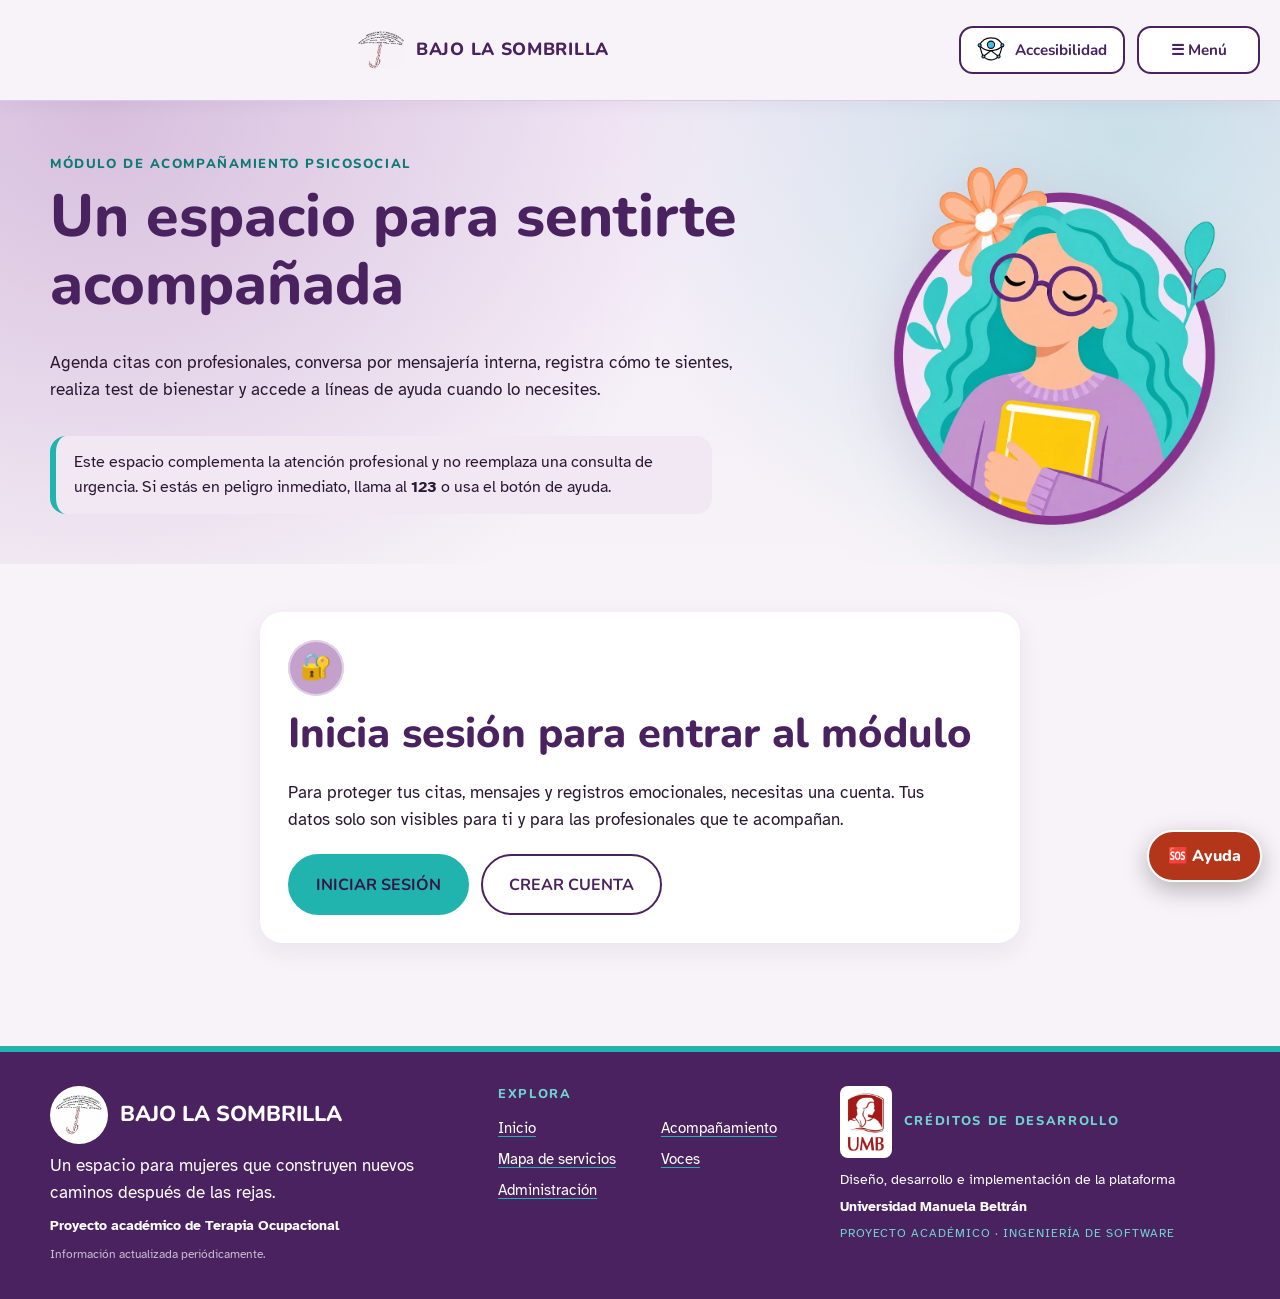
==== acompanamiento.html @ 23e36e32 "Agrega enlace a Selia en la seccion de atencion psicologica" ====
<!doctype html>
<html lang="es">
  <head>
    <meta charset="utf-8" />
    <meta
      name="viewport"
      content="width=device-width, initial-scale=1, viewport-fit=cover"
    />
    <meta name="theme-color" content="#C4A1CC" />

    <title>Acompañamiento psicosocial · Bajo la sombrilla</title>

    <link
      rel="stylesheet"
      href="https://fonts.googleapis.com/css2?family=Atkinson+Hyperlegible:wght@400;700&family=Nunito:wght@700;800&display=swap"
    />
    <link rel="stylesheet" href="style.css" />
  </head>

  <body class="page-module">
    <span id="logo-desc" hidden>Logotipo de una sombrilla que representa la articulación entre el enfoque de Terapias Ocupacionales desde el Sur y el Modelo de Desempeño Ocupacional Realizante. En la cubierta de la sombrilla, dispuestos en forma de arco, se encuentran los principios del enfoque: centrado en la voz de sujetos históricamente marginados, reconocimiento de desigualdades estructurales, compromiso contextual, pensamiento crítico y situado, perspectiva decolonial, justicia, derechos humanos y saberes locales. En el mango o estructura central se representa el Modelo de Desempeño Ocupacional Realizante, con elementos relacionados con el contexto como determinante del desempeño, las experiencias significativas y los procesos ocupacionales. En la parte inferior, el diseño incorpora los propósitos de organización, integración, productividad y realización. La sombrilla simboliza la integración de estas perspectivas como fundamento para comprender el desempeño ocupacional desde una mirada crítica, contextual y centrada en las personas.</span>
    <a class="skip" href="#main">Saltar al contenido</a>

    <!-- ==================== ENCABEZADO ==================== -->
    <header>
      <div class="wrap nav">
        <a
          class="logo"
          href="index.html"
          aria-label="Bajo la sombrilla, inicio" aria-describedby="logo-desc"
        >
          <img
            class="logo-img"
            src="logo_3_transparente.png"
            alt="Logotipo de una sombrilla que representa la articulación entre el enfoque de Terapias Ocupacionales desde el Sur y el Modelo de Desempeño Ocupacional Realizante. En la cubierta de la sombrilla, dispuestos en forma de arco, se encuentran los principios del enfoque: centrado en la voz de sujetos históricamente marginados, reconocimiento de desigualdades estructurales, compromiso contextual, pensamiento crítico y situado, perspectiva decolonial, justicia, derechos humanos y saberes locales. En el mango o estructura central se representa el Modelo de Desempeño Ocupacional Realizante, con elementos relacionados con el contexto como determinante del desempeño, las experiencias significativas y los procesos ocupacionales. En la parte inferior, el diseño incorpora los propósitos de organización, integración, productividad y realización. La sombrilla simboliza la integración de estas perspectivas como fundamento para comprender el desempeño ocupacional desde una mirada crítica, contextual y centrada en las personas."
            title="Logotipo de una sombrilla que representa la articulación entre el enfoque de Terapias Ocupacionales desde el Sur y el Modelo de Desempeño Ocupacional Realizante. En la cubierta de la sombrilla, dispuestos en forma de arco, se encuentran los principios del enfoque: centrado en la voz de sujetos históricamente marginados, reconocimiento de desigualdades estructurales, compromiso contextual, pensamiento crítico y situado, perspectiva decolonial, justicia, derechos humanos y saberes locales. En el mango o estructura central se representa el Modelo de Desempeño Ocupacional Realizante, con elementos relacionados con el contexto como determinante del desempeño, las experiencias significativas y los procesos ocupacionales. En la parte inferior, el diseño incorpora los propósitos de organización, integración, productividad y realización. La sombrilla simboliza la integración de estas perspectivas como fundamento para comprender el desempeño ocupacional desde una mirada crítica, contextual y centrada en las personas."
            width="46"
            height="39"
          />
          BAJO LA SOMBRILLA
        </a>

        <nav class="menu" aria-label="Principal">
          <a href="index.html">Inicio</a>
          <a href="acompanamiento.html" aria_current="page">Acompañamiento</a>
          <a href="mapa.html">Mapa de servicios</a>
          <a href="index.html#voces">Voces</a>
        </nav>

        <span class="session-name" id="nombreSesion" hidden></span>

        <button class="btn sm alt" id="salir" type="button" hidden>
          CERRAR SESIÓN
        </button>

        <button
          class="icon-btn burger"
          id="burger"
          aria-expanded="false"
          aria-controls="mm"
          aria-label="Abrir menú"
        >
          ☰ Menú
        </button>
      </div>

      <nav id="mm" aria-label="Menú móvil">
        <a href="/">Inicio</a>
        <a href="acompanamiento.html">Acompañamiento</a>
        <a href="mapa.html">Mapa de servicios</a>
        <a href="index.html#voces">Voces</a>
      </nav>
    </header>

    <main id="main">
      <!-- ==================== PRESENTACIÓN ==================== -->
      <section class="module-hero">
        <div class="wrap module-hero-grid">
          <p class="eyebrow">MÓDULO DE ACOMPAÑAMIENTO PSICOSOCIAL</p>
          <h1>Un espacio para sentirte acompañada</h1>
          <img
            class="module-hero-art"
            src="acompanamiento-sentirte.webp"
            alt="Ilustración de una mujer con cabello turquesa, gafas moradas y un libro amarillo, rodeada de hojas y una flor"
            width="835"
            height="900"
          />
          <p class="intro">
            Agenda citas con profesionales, conversa por mensajería interna,
            registra cómo te sientes, realiza test de bienestar y accede a
            líneas de ayuda cuando lo necesites.
          </p>
          <p class="notice">
            Este espacio complementa la atención profesional y no reemplaza una
            consulta de urgencia. Si estás en peligro inmediato, llama al
            <strong>123</strong> o usa el botón de ayuda.
          </p>
        </div>
      </section>

      <!-- ==================== SIN SESIÓN ==================== -->
      <section id="sinSesion" class="wrap module-narrow" hidden>
        <div class="card">
          <div class="ico" aria-hidden="true">🔐</div>
          <h2>Inicia sesión para entrar al módulo</h2>
          <p>
            Para proteger tus citas, mensajes y registros emocionales, necesitas
            una cuenta. Tus datos solo son visibles para ti y para las
            profesionales que te acompañan.
          </p>
          <div class="row">
            <a class="btn" href="login.html?next=acompanamiento.html"
              >INICIAR SESIÓN</a
            >
            <a class="btn alt" href="registro.html?next=acompanamiento.html"
              >CREAR CUENTA</a
            >
          </div>
        </div>
      </section>

      <!-- ==================== MÓDULO ==================== -->
      <section id="modulo" class="wrap" hidden>
        <div
          class="tabs module-tabs"
          role="group"
          aria-label="Secciones del módulo"
        >
          <button
            class="btn"
            type="button"
            data-tab="citas"
            aria-pressed="true"
          >
            📅 CITAS
          </button>
          <button
            class="btn alt"
            type="button"
            data-tab="chat"
            aria-pressed="false"
          >
            💬 MENSAJES
          </button>
          <button
            class="btn alt"
            type="button"
            data-tab="diario"
            aria-pressed="false"
          >
            🌤️ DIARIO EMOCIONAL
          </button>
          <button
            class="btn alt"
            type="button"
            data-tab="tests"
            aria-pressed="false"
          >
            📋 TEST DE BIENESTAR
          </button>
          <button
            class="btn alt"
            type="button"
            data-tab="ayuda"
            aria-pressed="false"
          >
            🆘 AYUDA
          </button>
        </div>

        <p class="ok-msg" id="avisoModulo" role="status" aria-live="polite"></p>

        <!-- ==================== CITAS ==================== -->
        <div id="tab-citas" class="tab-panel">
          <div class="section-head">
            <div>
              <h2>Agenda una cita</h2>
              <p class="intro">
                Elige una profesional, revisa su disponibilidad y reserva el
                horario que mejor te sirva. La cita queda pendiente hasta que la
                profesional la confirme.
              </p>
            </div>
          </div>

          <div class="selia-card">
            <div>
              <p class="eyebrow">ATENCIÓN PSICOLÓGICA EN LÍNEA</p>
              <h3>También puedes consultar por medio de Selia</h3>
              <p>
                Si prefieres una consulta psicológica en línea, Selia te conecta
                con profesionales verificados.
              </p>
            </div>
            <a
              class="btn selia-link"
              href="https://www.selia.co/"
              target="_blank"
              rel="noopener noreferrer"
            >
              Visitar selia.co
              <span aria-hidden="true">↗</span>
            </a>
          </div>

          <div class="grid" id="profesionales" aria-live="polite"></div>

          <!-- Formulario de agendamiento -->
          <div class="card agenda-card" id="agenda" hidden>
            <div class="cab">
              <div>
                <p class="eyebrow">AGENDAR CON</p>
                <h3 id="agendaProfesional">Profesional</h3>
              </div>
              <button class="btn sm alt" type="button" id="cerrarAgenda">
                CAMBIAR DE PROFESIONAL
              </button>
            </div>

            <p class="hint" id="agendaEspecialidad"></p>

            <div class="calendar-block">
              <h4>1. Elige el día</h4>
              <div
                class="date-grid"
                id="fechas"
                role="group"
                aria-label="Días disponibles"
              ></div>
              <p class="hint" id="sinFechas" hidden>
                Esta profesional no tiene cupos disponibles en los próximos
                días.
              </p>
            </div>

            <div class="calendar-block">
              <h4>2. Elige la hora</h4>
              <div
                class="time-grid"
                id="horas"
                role="group"
                aria-label="Horas disponibles"
              ></div>
              <p class="hint" id="sinHoras">Primero elige un día.</p>
            </div>

            <form id="formCita" novalidate>
              <div class="two-cols">
                <div>
                  <label for="modalidad">Modalidad</label>
                  <select id="modalidad">
                    <option value="virtual">Virtual</option>
                    <option value="presencial">Presencial</option>
                  </select>
                </div>
                <div>
                  <label for="motivo">
                    Motivo
                    <span class="hint">(opcional)</span>
                  </label>
                  <input
                    type="text"
                    id="motivo"
                    maxlength="500"
                    autocomplete="off"
                  />
                </div>
              </div>
              <div class="err" id="errCita" role="alert"></div>
              <div class="row">
                <button class="btn" type="submit" id="btnAgendar" disabled>
                  SOLICITAR CITA
                </button>
              </div>
            </form>
          </div>

          <div class="section-head spaced">
            <h2>Mis citas</h2>
          </div>
          <div class="lista" id="misCitas" aria-live="polite"></div>
        </div>

        <!-- ==================== CHAT ==================== -->
        <div id="tab-chat" class="tab-panel" hidden>
          <div class="section-head">
            <div>
              <h2>Mensajes con profesionales</h2>
              <p class="intro">
                Escribe tus dudas o cuéntale a la profesional cómo vas. También
                tienes un chat de prueba con respuestas automáticas para
                practicar.
              </p>
            </div>
          </div>

          <div class="chat-layout">
            <div class="chat-list">
              <h3>Conversaciones</h3>
              <div id="conversaciones" aria-live="polite"></div>
            </div>

            <div class="chat-window" id="chatVentana">
              <div class="chat-head" id="chatHead">
                <div>
                  <h3 id="chatNombre">Elige una conversación</h3>
                  <p class="hint" id="chatEspecialidad"></p>
                </div>
                <button
                  class="btn sm alt"
                  type="button"
                  id="reiniciarChatPrueba"
                  hidden
                >
                  REINICIAR CHAT DE PRUEBA
                </button>
              </div>

              <div class="chat-messages" id="mensajes" aria-live="polite">
                <p class="vacio">Selecciona una profesional para comenzar.</p>
              </div>

              <form class="chat-form" id="formMensaje" novalidate>
                <label class="sr" for="textoMensaje">Escribe un mensaje</label>
                <textarea
                  id="textoMensaje"
                  maxlength="2000"
                  placeholder="Escribe tu mensaje..."
                  disabled
                ></textarea>
                <button
                  class="btn"
                  type="submit"
                  id="btnEnviarMensaje"
                  disabled
                >
                  ENVIAR
                </button>
              </form>
              <div class="err" id="errMensaje" role="alert"></div>
            </div>
          </div>
        </div>

        <!-- ==================== DIARIO ==================== -->
        <div id="tab-diario" class="tab-panel" hidden>
          <div class="section-head">
            <div>
              <h2>Diario emocional</h2>
              <p class="intro">
                Registra cómo te sientes hoy. Puedes volver a guardar el mismo
                día para actualizar tu registro. La gráfica muestra tu evolución
                de los últimos 30 días.
              </p>
            </div>
          </div>

          <div class="diario-layout">
            <form class="card" id="formDiario" novalidate>
              <h3>¿Cómo te sientes hoy?</h3>

              <div
                class="mood-picker"
                id="moodPicker"
                role="group"
                aria-label="Estado de ánimo del 1 al 10"
              >
                <!-- Se genera con JavaScript -->
              </div>

              <p class="mood-output" id="moodOutput" aria-live="polite">
                Elige un número del 1 al 10.
              </p>

              <fieldset>
                <legend>
                  ¿Qué emociones aparecen? <span class="hint">(opcional)</span>
                </legend>
                <div class="opts" id="emociones"></div>
              </fieldset>

              <div>
                <label for="notaDiario">
                  Nota del día <span class="hint">(opcional)</span>
                </label>
                <textarea
                  id="notaDiario"
                  maxlength="1000"
                  placeholder="¿Qué pasó hoy? ¿Qué necesitas?"
                ></textarea>
              </div>

              <div class="err" id="errDiario" role="alert"></div>

              <div>
                <button class="btn" type="submit">
                  GUARDAR REGISTRO DE HOY
                </button>
              </div>
            </form>

            <div class="card chart-card">
              <div class="cab">
                <h3>Evolución del ánimo</h3>
                <span class="etq" id="promedioAnimo">Sin datos</span>
              </div>
              <div class="chart-wrap">
                <canvas
                  id="graficoAnimo"
                  width="640"
                  height="300"
                  role="img"
                  aria-label="Gráfica de evolución del estado de ánimo de los últimos 30 días"
                ></canvas>
              </div>
              <p class="hint">
                El eje vertical va de 1 (muy bajo) a 10 (muy bien).
              </p>
            </div>
          </div>

          <div class="section-head spaced">
            <h2>Registros recientes</h2>
          </div>
          <div class="lista" id="entradasDiario" aria-live="polite"></div>
        </div>

        <!-- ==================== TESTS ==================== -->
        <div id="tab-tests" class="tab-panel" hidden>
          <div class="section-head">
            <div>
              <h2>Test de bienestar</h2>
              <p class="intro">
                Estos cuestionarios son breves y te ayudan a reconocer cómo
                estás. Si tus respuestas indican riesgo, se genera una alerta
                para el equipo profesional.
              </p>
            </div>
          </div>

          <div class="grid" id="testsDisponibles" aria-live="polite"></div>

          <div class="card questionnaire" id="cuestionario" hidden>
            <div class="cab">
              <div>
                <p class="eyebrow">CUESTIONARIO</p>
                <h3 id="testTitulo"></h3>
              </div>
              <button class="btn sm alt" type="button" id="cerrarTest">
                CANCELAR
              </button>
            </div>
            <p id="testInstruccion"></p>
            <form id="formTest" novalidate>
              <div id="preguntasTest"></div>
              <div class="err" id="errTest" role="alert"></div>
              <div class="row">
                <button class="btn" type="submit">VER MI RESULTADO</button>
              </div>
            </form>
          </div>

          <div
            class="card result-card"
            id="resultadoTest"
            hidden
            role="status"
            tabindex="-1"
          >
            <h3 id="resultadoTitulo"></h3>
            <p class="result-score" id="resultadoPuntaje"></p>
            <p id="resultadoNivel"></p>
            <p id="resultadoRecomendacion"></p>
            <div class="row">
              <button class="btn" type="button" id="resultadoAyuda">
                NECESITO AYUDA AHORA
              </button>
              <button class="btn alt" type="button" id="resultadoCerrar">
                ENTENDIDO
              </button>
            </div>
          </div>

          <div class="section-head spaced">
            <h2>Mis resultados anteriores</h2>
          </div>
          <div class="lista" id="historialTests" aria-live="polite"></div>
        </div>

        <!-- ==================== AYUDA ==================== -->
        <div id="tab-ayuda" class="tab-panel" hidden>
          <div class="emergency-card">
            <div>
              <p class="eyebrow">AYUDA INMEDIATA</p>
              <h2>Si estás en peligro o necesitas apoyo urgente</h2>
              <p>
                Llama a una de las líneas de atención. Son gratuitas y puedes
                comunicarte las 24 horas.
              </p>
            </div>
            <button class="btn emergency-btn" type="button" id="abrirAyuda">
              🆘 VER LÍNEAS DE ATENCIÓN
            </button>
          </div>

          <div class="section-head spaced">
            <h2>Líneas de atención</h2>
          </div>
          <div class="grid" id="lineasAyuda" aria-live="polite"></div>
        </div>
      </section>
    </main>

    <!-- ==================== PIE DE PÁGINA ==================== -->
        <footer>
      <div class="wrap footer-grid">
        <div class="footer-brand">
          <div class="footer-brand-head">
            <img
              class="footer-logo"
              src="logo_3_transparente.png"
              alt="Logotipo de una sombrilla que representa la articulación entre el enfoque de Terapias Ocupacionales desde el Sur y el Modelo de Desempeño Ocupacional Realizante. En la cubierta de la sombrilla, dispuestos en forma de arco, se encuentran los principios del enfoque: centrado en la voz de sujetos históricamente marginados, reconocimiento de desigualdades estructurales, compromiso contextual, pensamiento crítico y situado, perspectiva decolonial, justicia, derechos humanos y saberes locales. En el mango o estructura central se representa el Modelo de Desempeño Ocupacional Realizante, con elementos relacionados con el contexto como determinante del desempeño, las experiencias significativas y los procesos ocupacionales. En la parte inferior, el diseño incorpora los propósitos de organización, integración, productividad y realización. La sombrilla simboliza la integración de estas perspectivas como fundamento para comprender el desempeño ocupacional desde una mirada crítica, contextual y centrada en las personas."
              title="Logotipo de una sombrilla que representa la articulación entre el enfoque de Terapias Ocupacionales desde el Sur y el Modelo de Desempeño Ocupacional Realizante. En la cubierta de la sombrilla, dispuestos en forma de arco, se encuentran los principios del enfoque: centrado en la voz de sujetos históricamente marginados, reconocimiento de desigualdades estructurales, compromiso contextual, pensamiento crítico y situado, perspectiva decolonial, justicia, derechos humanos y saberes locales. En el mango o estructura central se representa el Modelo de Desempeño Ocupacional Realizante, con elementos relacionados con el contexto como determinante del desempeño, las experiencias significativas y los procesos ocupacionales. En la parte inferior, el diseño incorpora los propósitos de organización, integración, productividad y realización. La sombrilla simboliza la integración de estas perspectivas como fundamento para comprender el desempeño ocupacional desde una mirada crítica, contextual y centrada en las personas."
              width="46"
              height="39"
            />
            <h2>BAJO LA SOMBRILLA</h2>
          </div>
          <p class="footer-tagline">
            Un espacio para mujeres que construyen nuevos caminos después de las
            rejas.
          </p>
          <p class="footer-project">
            Proyecto académico de Terapia Ocupacional
          </p>
          <p class="footer-note">Información actualizada periódicamente.</p>
        </div>

        <nav class="footer-nav" aria-label="Pie de página">
          <h3>EXPLORA</h3>
          <ul>
            <li><a href="index.html">Inicio</a></li>
            <li><a href="acompanamiento.html">Acompañamiento</a></li>
            <li><a href="mapa.html">Mapa de servicios</a></li>
            <li><a href="index.html#voces">Voces</a></li>
            <li><a href="admin.html">Administración</a></li>
          </ul>
        </nav>

        <div class="footer-credits">
          <div class="credits-head">
            <img
              class="umb-logo"
              src="logo_umb.png"
              alt="Universidad Manuela Beltrán"
              width="44"
              height="64"
            />
            <h3>CRÉDITOS DE DESARROLLO</h3>
          </div>
          <p>Diseño, desarrollo e implementación de la plataforma</p>
          <p class="credito-uni">Universidad Manuela Beltrán</p>
          <p class="credito-proyecto">
            PROYECTO ACADÉMICO · INGENIERÍA DE SOFTWARE
          </p>
        </div>
      </div>
    </footer>

    <!-- Botón flotante de emergencia -->
    <button
      class="emergency-fab"
      id="btnEmergencia"
      type="button"
      aria-haspopup="dialog"
    >
      🆘 Ayuda
    </button>

    <!-- Modal de líneas de ayuda -->
    <div
      class="modal"
      id="modalAyuda"
      role="dialog"
      aria-modal="true"
      aria-labelledby="modalAyudaTitulo"
      hidden
    >
      <div class="modal-box">
        <button
          class="modal-close"
          id="cerrarAyuda"
          type="button"
          aria-label="Cerrar"
        >
          ✕
        </button>
        <h2 id="modalAyudaTitulo">Líneas de atención</h2>
        <p>Si estás en peligro inmediato llama al <strong>123</strong>.</p>
        <div id="lineasModal" class="emergency-lines"></div>
        <p class="hint">
          También puedes llamar a la Línea 155 (mujeres) o a la Línea 106 (salud
          mental). La llamada es gratuita.
        </p>
      </div>
    </div>

    <script src="auth.js"></script>
    <script src="acompanamiento.js"></script>
    <script src="accesibilidad.js"></script>
  </body>
</html>
---- style.css ----
/* ==========================================================================
   1. VARIABLES Y CONFIGURACIÓN GLOBAL
   ========================================================================== */

:root {
  /* Paleta morada · color principal */
  --morado-50: #f7f3f8;
  --morado-100: #f1e8f4;
  --morado-200: #e6d6ec;
  --morado-300: #c4a1cc;
  --morado-400: #b087be;
  --morado-500: #9a6dac;
  --morado-600: #7d4f90;
  --morado-700: #643a75;
  --morado-800: #4a2260;
  --morado-900: #341645;

  /* Paleta turquesa · botones, acentos y animaciones */
  --turquesa-50: #e6f7f6;
  --turquesa-100: #ccf0ee;
  --turquesa-300: #6fd3cf;
  --turquesa-500: #21b4af;
  --turquesa-600: #1a9691;
  --turquesa-700: #0e7a76;
  --turquesa-800: #0a5e5b;

  /* Alias de la interfaz */
  --bg: var(--morado-50);
  --card: #ffffff;
  --sand: var(--morado-100);
  --sage: var(--morado-300);
  --saged: var(--morado-700);
  --terra: var(--turquesa-500);
  --petrol: var(--morado-800);
  --sun: var(--turquesa-500);
  --ink: #2b1833;
  --line: #dcc9e3;
  --focus: var(--turquesa-700);
  --soft: var(--morado-100);
  --field: var(--morado-500);
  --chip-pendiente: var(--morado-300);
  --chip-pendiente-ink: var(--morado-900);
  --r: 22px;

  box-sizing: border-box;
  padding-top: env(safe-area-inset-top, 0px);
  padding-bottom: env(safe-area-inset-bottom, 0px);
}
:root:not([data-theme="light"]) {
  /* Modificadores de tema (reservado para modo personalizado) */
}

/* Modo de Alto Contraste */
html[data-contrast="1"] {
  --bg: #000;
  --card: #000;
  --sand: #111;
  --sage: #111;
  --saged: #ffe45c;
  --terra: #5ff5f0;
  --petrol: #8fe3ff;
  --ink: #fff;
  --line: #fff;
  --focus: #ffe45c;
  --soft: #111;
  --field: #fff;
  --chip-pendiente: #ffe45c;
  --chip-pendiente-ink: #000;
}

html {
  font-size: 100%;
  scroll-behavior: smooth;
  scroll-padding-top: calc(90px + env(safe-area-inset-top, 0px));
  height: auto;
}

body {
  margin: 0;
  background: var(--bg);
  color: var(--ink);
  font-family: "Atkinson Hyperlegible", Verdana, sans-serif;
  line-height: 1.6;
  font-size: 1.06rem;
}

/* ==========================================================================
   2. TIPOGRAFÍA Y ACCESIBILIDAD
   ========================================================================== */

h1,
h2,
h3 {
  font-family: Nunito, "Trebuchet MS", sans-serif;
  font-weight: 800;
  line-height: 1.15;
  margin: 0 0 0.5em;
  color: var(--petrol);
}

h2 {
  font-size: clamp(1.8rem, 4vw, 2.6rem);
}

h3 {
  font-size: 1.25rem;
}

p {
  margin: 0 0 1em;
  max-width: 62ch;
}

a {
  color: var(--petrol);
  text-underline-offset: 3px;
  text-decoration-color: var(--turquesa-500);
}

html[data-contrast="1"] a {
  text-decoration-color: currentColor;
}

::selection {
  background: var(--morado-300);
  color: var(--morado-900);
}

:focus-visible {
  outline: 4px solid var(--focus);
  outline-offset: 3px;
  box-shadow: 0 0 0 7px var(--ink);
}

.skip {
  position: absolute;
  left: -999px;
  top: 8px;
  background: var(--sun);
  color: #000;
  padding: 10px 16px;
  z-index: 100;
  border-radius: 10px;
}

.skip:focus {
  left: 8px;
}

/* Reducción de movimiento */
html[data-motion="0"] *,
html[data-motion="0"] *::before,
html[data-motion="0"] *::after {
  animation: none !important;
  transition: none !important;
}

@media (prefers-reduced-motion: reduce) {
  *,
  *::before,
  *::after {
    animation: none !important;
    transition: none !important;
    scroll-behavior: auto !important;
  }
}

/* Panel de Accesibilidad (#a11y) */
#a11y {
  position: static;
  right: 20px;
  top: calc(76px + env(safe-area-inset-top, 0px));
  background: var(--card);
  border: 2px solid var(--petrol);
  border-radius: var(--r);
  padding: 18px;
  width: min(320px, calc(100% - 40px));
  display: none;
  box-shadow: 0 12px 30px #0003;
}

@media (min-width: 900px) {
  #a11y {
    position: absolute;
  }
}

#a11y.open {
  display: block;
  margin: 0 auto;
}

#a11y .btn {
  width: 100%;
  margin-top: 8px;
  background: var(--card);
  color: var(--petrol);
  border-color: var(--petrol);
}

/* ==========================================================================
   3. MAQUETACIÓN Y COMPONENTES REUTILIZABLES
   ========================================================================== */

.wrap {
  max-width: 1180px;
  margin: 0 auto;
  padding: 0 20px;
}

section {
  padding: 72px 0;
}

.row {
  display: flex;
  gap: 12px;
  flex-wrap: wrap;
  margin-top: 8px;
}

.alt-bg {
  background: var(--sand);
}

.intro {
  max-width: 64ch;
  margin-bottom: 32px;
}

/* Botones */
.btn {
  display: inline-flex;
  align-items: center;
  justify-content: center;
  gap: 12px;
  min-height: 33px;
  padding: 12px 26px;
  border-radius: 999px;
  border: 2px solid var(--turquesa-500);
  background: var(--turquesa-500);
  color: var(--morado-900);
  font:
    700 1rem Nunito,
    sans-serif;
  text-decoration: none;
  cursor: pointer;
  transition:
    transform 0.15s,
    background 0.2s,
    box-shadow 0.2s,
    color 0.2s;
}

html[data-contrast="1"] .btn {
  color: #000;
  background: var(--terra);
}

.btn:hover {
  transform: translateY(-2px);
  box-shadow: 0 10px 24px #21b4af4d;
}

.btn:active {
  transform: scale(0.97);
}

.btn.alt {
  background: transparent;
  color: var(--petrol);
  border-color: var(--petrol);
}

.btn.alt:hover {
  background: var(--soft);
  box-shadow: 0 8px 20px #4a22601f;
}

.btn.sm {
  min-height: 23px;
  padding: 16px 18px;
}

.icon-btn {
  display: inline-flex;
  align-items: center;
  justify-content: center;
  gap: 10px;
  min-height: 48px;
  min-width: 123px;
  border-radius: 14px;
  border: 2px solid var(--petrol);
  background: var(--card);
  color: var(--petrol);
  font:
    700 0.95rem Nunito,
    sans-serif;
  cursor: pointer;
  padding: 0 16px;
  transition:
    background 0.2s,
    border-color 0.2s,
    transform 0.15s;
}

.a11y-icon {
  display: block;
  flex: 0 0 auto;
  width: 28px;
  height: 28px;
  color: #0b0b0b;
}

html[data-contrast="1"] .a11y-icon {
  color: #fff;
}

.icon-btn:hover {
  background: var(--soft);
  border-color: var(--turquesa-600);
  transform: translateY(-1px);
}

/* Tarjetas (Cards) y Contenedores */
.grid {
  display: grid;
  gap: 20px;
  grid-template-columns: repeat(auto-fit, minmax(270px, 1fr));
}

.card {
  background: var(--card);
  border: 2px solid var(--line);
  border-radius: var(--r);
  padding: 26px;
  transition:
    transform 0.2s,
    border-color 0.2s,
    box-shadow 0.2s;
  display: flex;
  flex-direction: column;
}

.card:hover {
  transform: translateY(-4px);
  border-color: var(--turquesa-500);
  box-shadow: 0 14px 30px #4a22601f;
}

.card p {
  margin-bottom: 0.8em;
}

.card .push {
  margin-top: auto;
}

.card-photo {
  display: block;
  width: 100%;
  height: auto;
  aspect-ratio: 4 / 3;
  object-fit: cover;
  margin-top: 10px;
  border-radius: 18px;
  background: var(--soft);
  box-shadow: 0 10px 24px #4a226017;
}

.big {
  border-radius: 36px 14px 36px 14px;
}

/* Elementos Visuales Auxiliares */
.ico {
  width: 56px;
  height: 56px;
  border-radius: 50%;
  background: var(--sage);
  box-shadow: inset 0 0 0 2px #ffffff80;
  display: grid;
  place-items: center;
  margin-bottom: 14px;
  font-size: 1.6rem;
}

.line-logo {
  display: block;
  width: 150px;
  height: 150px;
  margin: 0 auto 14px;
}

.note-card {
  background: var(--soft);
}

.note-art {
  display: block;
  width: min(100%, 200px);
  height: auto;
  margin: 0 auto 14px;
}

.note-copy {
  min-width: 0;
}

@media (min-width: 600px) {
  .note-card {
    display: grid;
    grid-template-columns: 180px minmax(0, 1fr);
    gap: 20px;
    align-items: center;
  }

  .note-card .note-art {
    width: 100%;
    max-width: 180px;
    margin: 0;
  }

  .note-card h3 {
    margin-top: 0;
  }

  .note-card p {
    margin-bottom: 0;
    max-width: 62ch;
  }
}

@media (min-width: 600px) and (max-width: 889px) {
  .note-card {
    grid-column: span 2;
  }
}

@media (min-width: 890px) and (max-width: 1179px) {
  .note-card {
    grid-column: span 3;
  }
}

@media (min-width: 1180px) {
  .note-card {
    grid-column: span 2;
  }
}

.tel.whatsapp {
  color: var(--turquesa-700);
}

.mono {
  width: 56px;
  height: 56px;
  border-radius: 16px;
  background: var(--petrol);
  color: #fff;
  display: grid;
  place-items: center;
  font:
    800 1.2rem Nunito,
    sans-serif;
  margin-bottom: 12px;
}

html[data-contrast="1"] .mono {
  color: #000;
}

.tel {
  display: inline-block;
  font:
    800 1.2rem Nunito,
    sans-serif;
  color: var(--terra);
  text-decoration: none;
  padding: 8px 0;
  min-height: 44px;
}

.tel:hover {
  text-decoration: underline;
}

/* Chips */
.chips {
  display: flex;
  flex-wrap: wrap;
  gap: 10px;
}

.chip {
  min-height: 48px;
  padding: 10px 18px;
  border-radius: 999px;
  border: 2px solid var(--saged);
  background: var(--card);
  color: var(--ink);
  font:
    700 0.98rem "Atkinson Hyperlegible",
    sans-serif;
  cursor: pointer;
  transition:
    background 0.2s,
    border-color 0.2s;
}

.chip:not([aria-pressed="true"]):hover {
  background: var(--soft);
  border-color: var(--turquesa-600);
}

.chip[aria-pressed="true"] {
  background: var(--saged);
  border-color: var(--saged);
  color: #fff;
}

html[data-contrast="1"] .chip[aria-pressed="true"] {
  color: #000;
}

/* ==========================================================================
   4. ENCABEZADO Y NAVEGACIÓN
   ========================================================================== */

:target {
  scroll-margin-top: 108px;
}

@media (max-width: 899px) {
  :target {
    scroll-margin-top: 190px;
  }
}

header {
  position: sticky;
  top: 0;
  z-index: 50;
  background: color-mix(in srgb, var(--bg) 94%, transparent);
  backdrop-filter: blur(8px);
  border-bottom: 1px solid var(--line);
  box-shadow: 0 2px 18px #4a22600f;
  padding-top: env(safe-area-inset-top, 0px);
}

/* La barra de navegación necesita algo más de ancho que el contenido */
header .wrap {
  max-width: 1540px;
}

.nav {
  display: flex;
  flex-direction: column;
  align-items: center;
  gap: 14px;
  min-height: 72px;
}

@media (min-width: 900px) {
  .nav {
    flex-direction: row;
    align-items: center;
    gap: 12px;
  }
}

.logo {
  font:
    800 1.1rem Nunito,
    sans-serif;
  letter-spacing: 0.04em;
  color: var(--petrol);
  text-decoration: none;
  display: flex;
  align-items: center;
  gap: 12px;
  margin: 0 auto;
  white-space: nowrap;
}

.logo-img {
  display: block;
  width: 70px;
  height: auto;
}

.menu {
  display: none;
  gap: 28px;
  align-items: center;
}

.menu a {
  position: relative;
  padding: 27px 12px;
  border-radius: 37px;
  text-decoration: none;
  color: var(--ink);
  font-weight: 600;
  font-size: 1rem;
  transition:
    background 0.2s,
    color 0.2s;
}

.menu a::after {
  content: "";
  position: absolute;
  left: 12px;
  right: 12px;
  bottom: 8px;
  height: 3px;
  border-radius: 999px;
  background: var(--turquesa-500);
  transform: scaleX(0);
  transform-origin: center;
  transition: transform 0.2s ease;
}

.menu a:hover,
.menu a:focus-visible {
  background: var(--soft);
  color: var(--petrol);
}

.menu a:hover::after,
.menu a:focus-visible::after {
  transform: scaleX(1);
}

/* Menú Móvil (#mm) */
#mm {
  display: none;
  flex-direction: column;
  padding: 8px 20px 20px;
  border-top: 1px solid var(--line);
}

#mm.open {
  display: flex;
}

#mm a {
  padding: 16px 8px;
  font-size: 1.2rem;
  font-weight: 700;
  text-decoration: none;
  border-bottom: 1px solid var(--line);
  color: var(--ink);
  border-radius: 10px;
}

#mm a:hover,
#mm a:focus-visible {
  background: var(--soft);
  color: var(--petrol);
}

.hide-m {
  display: none;
}

/* ==========================================================================
   5. SECCIÓN HERO (PORTADA)
   ========================================================================== */

.hero {
  position: relative;
  overflow: hidden;
  padding: 48px 0 80px;
  background: radial-gradient(circle at 85% 10%, var(--sage), transparent 55%);
}

.hero::after {
  content: "";
  position: absolute;
  right: -140px;
  bottom: -190px;
  width: 480px;
  height: 480px;
  border-radius: 50%;
  background: radial-gradient(circle, #21b4af3d, transparent 68%);
  pointer-events: none;
  animation: glow 9s ease-in-out infinite;
}

.hero > .wrap {
  position: relative;
  z-index: 1;
}

.hero .wrap {
  display: grid;
  gap: 32px;
  align-items: center;
}

.hero h1 {
  font-size: clamp(2.6rem, 7vw, 4.6rem);
  letter-spacing: 0.01em;
}

.sub {
  font:
    800 clamp(1.25rem, 2.6vw, 1.6rem)/1.3 Nunito,
    sans-serif;
  color: var(--saged);
  max-width: 26ch;
}

.hero-art {
  width: 100%;
  max-width: 520px;
  height: auto;
  justify-self: center;
  filter: drop-shadow(0 18px 30px #4a226024);
  animation: in 1.1s ease-out both;
}

/* Adaptación de imágenes en Modo Alto Contraste */
html[data-contrast="1"] .hero-art,
html[data-contrast="1"] .logo-img {
  background: #fff;
  border-radius: 12px;
  padding: 6px;
}

/* Animaciones */
@keyframes in {
  from {
    opacity: 0;
    transform: translateY(18px);
  }
}

@keyframes glow {
  50% {
    transform: translateY(-22px) scale(1.08);
    opacity: 0.75;
  }
}

.umb {
  transform-origin: 200px 150px;
  animation: sway 6s ease-in-out infinite;
}

@keyframes sway {
  50% {
    transform: rotate(-2.5deg);
  }
}

/* ==========================================================================
   6. SECCIÓN OCUPACIONES Y CORE
   ========================================================================== */

.occ {
  display: grid;
  gap: 24px;
}

.core {
  background: linear-gradient(155deg, var(--morado-800), var(--morado-900));
  color: #fff;
  border-radius: 50% 46% 52% 48%/48% 52% 46% 50%;
  padding: 44px 34px;
  text-align: center;
  min-height: 300px;
  display: flex;
  flex-direction: column;
  justify-content: center;
  align-items: center;
  box-shadow: 0 18px 40px #4a226033;
}

html[data-contrast="1"] .core {
  background: #000;
  border: 3px solid #fff;
}

.core h3 {
  color: var(--sun);
  font-size: 1.7rem;
  letter-spacing: 0.06em;
}

.core p {
  margin: 0 auto;
  color: #fff;
  font-size: 1.1rem;
}

.quote {
  margin-top: 40px;
  padding: 28px 32px;
  border-left: 8px solid var(--sun);
  background: var(--card);
  border-radius: 0 var(--r) var(--r) 0;
  font:
    800 clamp(1.2rem, 2.5vw, 1.6rem)/1.35 Nunito,
    sans-serif;
  color: var(--petrol);
}

/* ==========================================================================
   7. SECCIÓN RUTA Y CAMINO
   ========================================================================== */

/* Ruta estilo Línea de Tiempo */
.ruta {
  display: grid;
  gap: 22px;
  position: relative;
  list-style: none;
  padding: 0;
  margin: 0;
}

.ruta::before {
  content: "";
  position: absolute;
  left: 27px;
  top: 20px;
  bottom: 20px;
  border-left: 4px dashed var(--saged);
}

.st {
  position: relative;
  padding-left: 76px;
}

.num {
  position: absolute;
  left: 0;
  top: 0;
  width: 56px;
  height: 56px;
  border-radius: 50%;
  background: var(--sun);
  color: #000;
  display: grid;
  place-items: center;
  font:
    800 1.3rem Nunito,
    sans-serif;
  border: 3px solid var(--saged);
  box-shadow: 0 6px 16px #21b4af40;
}

.st .card ul {
  margin: 0.4em 0 1em;
  padding-left: 1.1em;
}

.st .card ul[hidden] {
  display: none;
}

/* Sección Camino */
.camino {
  position: relative;
  padding: 20px 0;
  display: grid;
  gap: 26px;
  max-width: 820px;
  margin: 0 auto;
}

.camino svg {
  position: absolute;
  inset: 0;
  width: 100%;
  height: 100%;
  z-index: 0;
}

.q {
  position: relative;
  z-index: 1;
  width: min(100%, 430px);
  text-align: left;
  padding: 20px 24px;
  border-radius: 30px;
  border: 3px solid var(--saged);
  background: var(--card);
  cursor: pointer;
  font:
    800 1.2rem/1.3 Nunito,
    sans-serif;
  color: var(--petrol);
  transition:
    transform 0.2s,
    background 0.2s;
}

.q:nth-child(odd) {
  justify-self: start;
}

.q:nth-child(even) {
  justify-self: end;
}

.q:hover {
  transform: scale(1.03);
}

.q[aria-expanded="true"] {
  background: var(--sun);
  color: #000;
  border-color: var(--ink);
}

html[data-contrast="1"] .q[aria-expanded="true"] {
  background: #000;
  color: #fff;
}

.q small {
  display: block;
  font:
    400 1rem "Atkinson Hyperlegible",
    sans-serif;
  margin-top: 8px;
}

.q small[hidden] {
  display: none;
}

/* ==========================================================================
   8. FORMULARIOS E INPUTS
   ========================================================================== */

form {
  display: grid;
  gap: 18px;
  max-width: 680px;
}

label,
legend {
  font-weight: 700;
  display: block;
  margin-bottom: 6px;
}

.hint {
  font-weight: 400;
  font-size: 0.95rem;
}

input[type="text"],
input[type="email"],
input[type="password"],
textarea,
select {
  width: 100%;
  box-sizing: border-box;
  min-height: 52px;
  padding: 12px 14px;
  border-radius: 14px;
  border: 2px solid var(--field);
  background: #fff;
  color: var(--ink);
  font: inherit;
  transition:
    border-color 0.2s,
    box-shadow 0.2s;
}

input[type="text"]:focus-visible,
input[type="email"]:focus-visible,
input[type="password"]:focus-visible,
textarea:focus-visible,
select:focus-visible {
  border-color: var(--turquesa-700);
}

textarea {
  min-height: 140px;
}

fieldset {
  border: 2px solid var(--line);
  border-radius: var(--r);
  padding: 14px 18px;
}

.opts {
  display: grid;
  grid-template-columns: repeat(auto-fit, minmax(160px, 1fr));
  gap: 4px 14px;
}

.opts label {
  display: flex;
  gap: 10px;
  align-items: center;
  font-weight: 400;
  min-height: 44px;
  margin: 0;
}

.opts input {
  width: 22px;
  height: 22px;
  accent-color: var(--terra);
}

.err {
  color: var(--terra);
  font-weight: 700;
  min-height: 1.2em;
}

html[data-contrast="1"] .err {
  color: #ffb199;
}

.notice {
  background: var(--sand);
  border-left: 6px solid var(--turquesa-500);
  border-radius: 16px;
  padding: 14px 18px;
  font-size: 0.98rem;
}

#ok {
  padding: 20px;
  border: 3px solid var(--turquesa-500);
  border-radius: var(--r);
  background: var(--card);
  display: none;
}

.soon {
  border-style: dashed;
  text-align: center;
  align-items: center;
  min-height: 220px;
  justify-content: center;
  background: transparent;
}

/* ==========================================================================
   9. PIE DE PÁGINA (FOOTER) Y BARRAS FIJAS
   ========================================================================== */

footer {
  background: var(--petrol);
  border-top: 6px solid var(--turquesa-500);
  color: #fff;
  padding: 34px 0 calc(96px + env(safe-area-inset-bottom, 0px));
}

html[data-contrast="1"] footer {
  background: #000;
  border-top: 3px solid #fff;
}

footer a {
  color: #fff;
}

footer h2 {
  color: #fff;
  font-size: 1.35rem;
  margin: 0;
}

.footer-grid {
  display: grid;
  grid-template-columns: minmax(0, 1.15fr) minmax(0, 0.85fr) minmax(0, 1.1fr);
  gap: 26px 40px;
  align-items: start;
}

.footer-brand-head {
  display: flex;
  align-items: center;
  gap: 12px;
}

.footer-logo {
  width: 48px;
  height: 48px;
  flex: 0 0 auto;
  object-fit: contain;
  background: #fff;
  border-radius: 50%;
  padding: 5px;
}

.footer-brand p {
  margin: 8px 0 0;
}

.footer-tagline {
  max-width: 34ch;
}

.footer-project {
  font-size: 0.9rem;
  font-weight: 800;
}

.footer-note {
  font-size: 0.78rem;
  color: #ffffffb3;
}

.footer-nav h3,
.footer-credits h3 {
  margin: 0 0 10px;
  font-size: 0.8rem;
  line-height: 1.4;
  letter-spacing: 0.13em;
  color: var(--turquesa-300);
}

.footer-nav ul {
  list-style: none;
  padding: 0;
  margin: 0;
  display: grid;
  grid-template-columns: repeat(2, minmax(0, 1fr));
  gap: 2px 24px;
}

.footer-nav li a {
  display: inline-block;
  padding: 5px 0;
  font-size: 0.92rem;
  line-height: 1.3;
}

.footer-nav li a:hover {
  color: var(--turquesa-300);
}

.footer-credits {
  max-width: 38ch;
}

.credits-head {
  display: flex;
  align-items: center;
  gap: 12px;
  margin-bottom: 10px;
}

.credits-head h3 {
  margin: 0;
}

.umb-logo {
  width: 44px;
  height: 64px;
  flex: 0 0 auto;
  object-fit: contain;
  background: #fff;
  border-radius: 8px;
  padding: 4px;
}

.footer-credits p {
  margin: 0;
  color: #fff;
  font-size: 0.9rem;
}

.footer-credits .credito-uni {
  margin-top: 4px;
  font-weight: 800;
}

.footer-credits .credito-proyecto {
  margin-top: 6px;
  font-size: 0.75rem;
  letter-spacing: 0.08em;
  color: var(--turquesa-300);
}

@media (max-width: 900px) {
  .footer-grid {
    grid-template-columns: minmax(0, 1fr) minmax(0, 1fr);
    gap: 24px 28px;
  }

  .footer-brand {
    grid-column: 1 / -1;
  }
}

@media (max-width: 640px) {
  footer {
    padding-top: 30px;
  }

  .footer-grid {
    grid-template-columns: 1fr;
    gap: 22px;
  }

  .footer-nav ul {
    gap: 2px 18px;
  }
}

/* Barra inferior de navegación móvil */
.bar {
  position: fixed;
  left: 0;
  right: 0;
  bottom: 0;
  z-index: 60;
  display: flex;
  gap: 10px;
  padding: 10px 14px calc(10px + env(safe-area-inset-bottom, 0px));
  background: var(--bg);
  border-top: 2px solid var(--line);
}

.bar .btn {
  flex: 1 1 auto;
  padding-inline: 14px;
  white-space: nowrap;
}

.bar .btn:last-child {
  flex: 0 0 auto;
}

/* ==========================================================================
   10. MEDIA QUERIES (ADAPTACIÓN Y RESPONSIVE)
   ========================================================================== */

@media (min-width: 900px) {
  .hero .wrap {
    grid-template-columns: 1.05fr 0.95fr;
  }

  .occ {
    grid-template-columns: 1fr 1.1fr;
    align-items: center;
  }
}

@media (min-width: 1180px) {
  .bar {
    display: none !important;
  }

  footer {
    padding-bottom: 34px;
  }

  /* Ajuste de ruta a diseño horizontal */
  .ruta {
    grid-template-columns: repeat(4, 1fr);
    gap: 18px;
  }

  .ruta::before {
    left: 5%;
    right: 5%;
    top: 27px;
    bottom: auto;
    border-left: 0;
    border-top: 4px dashed var(--saged);
  }

  .st {
    padding: 70px 0 0;
  }

  .num {
    left: 24px;
  }
}

/* El menú horizontal necesita más ancho para no cortar los botones */
@media (min-width: 1620px) {
  .menu {
    display: flex;
  }

  .burger {
    display: none;
  }

  #mm,
  #mm.open {
    display: none;
  }

  .hide-m {
    display: inline-flex;
  }
}

hero-art {
  max-width: 520px;
  justify-self: center;
}
.logo-img {
  display: block;
  width: 46px;
  height: auto;
}
html[data-contrast="1"] .hero-art,
html[data-contrast="1"] .logo-img {
  background: #fff;
  border-radius: 12px;
  padding: 6px;
}

/* encabezado: más aire arriba/abajo y palabras del menú sin partirse */
.nav {
  padding-top: 14px;
  padding-bottom: 14px;
  gap: 12px;
}
.menu {
  gap: 2px;
}
.menu a {
  white-space: nowrap;
  line-height: 1.2;
  padding: 10px;
  font-size: 0.95rem;
}
header .btn {
  white-space: nowrap;
  line-height: 1.2;
}
.logo {
  line-height: 1.1;
}

/* ==========================================================================
   PÁGINAS DE CUENTA Y TESTIMONIO (login, registro, testimonio)
   ========================================================================== */
.auth {
  padding: 48px 0 72px;
}
.auth form {
  margin-top: 24px;
}
.auth .alt-link {
  margin-top: 22px;
}
.auth .alt-link a {
  font-weight: 700;
}
.pass-opts {
  display: grid;
  gap: 4px;
}
.pass-opts label {
  display: flex;
  gap: 10px;
  align-items: center;
  font-weight: 400;
  min-height: 44px;
  margin: 0;
}
.pass-opts input {
  width: 22px;
  height: 22px;
  accent-color: var(--terra);
}
.testi-help {
  margin-top: 48px;
}
.testi-help ol {
  margin: 14px 0 26px 1.2em;
  padding: 0;
}
.testi-help li {
  margin-bottom: 6px;
}
.testi-help .card .btn {
  align-self: flex-start;
}

/* Botón relleno oscuro: visible también sobre tarjetas moradas */
.btn.solid {
  background: var(--petrol);
  border-color: var(--petrol);
  color: var(--sand);
}

.btn.solid:hover {
  box-shadow: 0 10px 24px #4a22604d;
}

.btn.peligro:hover {
  box-shadow: 0 10px 24px #b3361a4d;
}

/* ==========================================================================
   PALETA MORADA + TURQUESA
   ========================================================================== */
html:not([data-contrast="1"]) .hero {
  background:
    radial-gradient(circle at 82% 38%, #ffffffb8, transparent 44%),
    radial-gradient(circle at 88% 6%, #c4a1ccb3, transparent 40%),
    radial-gradient(circle at 10% 92%, #21b4af2e, transparent 44%),
    linear-gradient(180deg, #f3eaf7, var(--bg));
}
html:not([data-contrast="1"]) .hero h1 {
  color: var(--morado-900);
}
html:not([data-contrast="1"]) .hero .sub {
  color: var(--morado-700);
}
.tel {
  color: var(--petrol);
}
.err {
  color: #a92f1c;
}
.btn:not(.alt):not(.solid) {
  color: var(--morado-900);
}
html:not([data-contrast="1"]) .card {
  border-color: transparent;
  box-shadow: 0 8px 24px #4a226014;
}
html:not([data-contrast="1"]) .card:hover {
  border-color: var(--turquesa-500);
  box-shadow: 0 16px 34px #4a226029;
}
.card.soon {
  border-color: var(--line);
}
html:not([data-contrast="1"]) .big {
  background: linear-gradient(135deg, #f2e7f6, #e7d6ee);
}

/* Texto solo para lector de pantalla (no se ve, pero sí se lee) */
.sr {
  position: absolute;
  width: 1px;
  height: 1px;
  margin: -1px;
  padding: 0;
  overflow: hidden;
  clip: rect(0, 0, 0, 0);
  white-space: nowrap;
  border: 0;
}

/* ==========================================================================
   MÓDULO DE ACOMPAÑAMIENTO, PANEL PROFESIONAL Y MAPA
   ========================================================================== */

[hidden] {
  display: none !important;
}

.page-module,
.page-map {
  background: var(--bg);
}

.module-hero {
  padding: 54px 0 34px;
}

html:not([data-contrast="1"]) .module-hero {
  background:
    radial-gradient(circle at 88% 8%, #21b4af33, transparent 42%),
    radial-gradient(circle at 8% 0%, #c4a1cc99, transparent 48%),
    linear-gradient(180deg, #f3eaf7, var(--bg));
}

.module-hero h1 {
  font-size: clamp(2.2rem, 6vw, 3.7rem);
  max-width: 20ch;
}

.module-hero .intro {
  font-size: 1.08rem;
}

.module-hero-grid {
  display: grid;
  grid-template-columns: minmax(0, 1fr) minmax(250px, 340px);
  grid-template-areas:
    "eyebrow art"
    "title art"
    "intro art"
    "notice art";
  column-gap: clamp(24px, 5vw, 56px);
  align-items: start;
}

.module-hero-grid .eyebrow {
  grid-area: eyebrow;
}

.module-hero-grid h1 {
  grid-area: title;
}

.module-hero-grid .intro {
  grid-area: intro;
}

.module-hero-grid .notice {
  grid-area: notice;
}

.module-hero-art {
  grid-area: art;
  width: 100%;
  max-width: 340px;
  height: auto;
  justify-self: end;
  align-self: start;
  margin-top: 8px;
  filter: drop-shadow(0 18px 30px #4a226024);
}

@media (max-width: 900px) {
  .module-hero-grid {
    grid-template-columns: 1fr;
    grid-template-areas:
      "eyebrow"
      "title"
      "art"
      "intro"
      "notice";
  }

  .module-hero-art {
    justify-self: center;
    max-width: min(280px, 70vw);
    margin: 16px auto 22px;
  }
}

.eyebrow {
  font: 800 0.82rem Nunito, sans-serif;
  letter-spacing: 0.12em;
  color: var(--turquesa-700);
  margin-bottom: 10px;
  max-width: none;
}

.module-narrow {
  max-width: 760px;
}

#sinSesion {
  padding-top: 48px;
  padding-bottom: clamp(80px, 8vw, 104px);
}

.module-tabs {
  margin-top: 4px;
}

.tabs {
  display: flex;
  flex-wrap: wrap;
  gap: 10px;
  margin-bottom: 28px;
}

.tabs .btn {
  min-height: 46px;
  padding: 10px 18px;
}

.tabs .btn[aria-pressed="true"] {
  background: var(--petrol);
  border-color: var(--petrol);
  color: var(--sand);
}

.section-head {
  display: flex;
  align-items: flex-start;
  justify-content: space-between;
  gap: 20px;
  flex-wrap: wrap;
  margin-bottom: 18px;
}

.section-head h2 {
  margin-bottom: 4px;
}

.section-head.spaced {
  margin-top: 42px;
}

.selia-card {
  display: flex;
  align-items: center;
  justify-content: space-between;
  gap: 24px;
  flex-wrap: wrap;
  margin: 0 0 30px;
  padding: 24px 26px;
  border: 2px solid var(--turquesa-500);
  border-left: 6px solid var(--turquesa-500);
  border-radius: var(--r);
  background: linear-gradient(135deg, var(--turquesa-50), var(--morado-50));
  box-shadow: 0 10px 26px #21b4af1f;
}

.selia-card h3 {
  margin: 4px 0 8px;
}

.selia-card p {
  margin-bottom: 0;
  max-width: 62ch;
}

.selia-card .eyebrow {
  margin-bottom: 0;
  color: var(--turquesa-700);
}

.selia-card .btn {
  flex: 0 0 auto;
}

html[data-contrast="1"] .selia-card {
  background: #000;
  border-color: #fff;
  box-shadow: none;
}

@media (max-width: 600px) {
  .selia-card {
    align-items: flex-start;
    padding: 20px;
  }

  .selia-card .btn {
    width: 100%;
    max-width: 100%;
    box-sizing: border-box;
  }
}

.lista {
  display: grid;
  gap: 18px;
  grid-template-columns: repeat(auto-fit, minmax(280px, 1fr));
}

.cab {
  display: flex;
  align-items: center;
  gap: 10px;
  flex-wrap: wrap;
  margin-bottom: 10px;
}

.cab h3 {
  margin: 0;
}

.etq {
  display: inline-flex;
  align-items: center;
  gap: 5px;
  padding: 3px 10px;
  border-radius: 999px;
  background: var(--sand);
  color: var(--petrol);
  font: 700 0.78rem Nunito, sans-serif;
  letter-spacing: 0.02em;
  white-space: nowrap;
}

.etq.pendiente {
  background: var(--chip-pendiente);
  color: var(--chip-pendiente-ink);
}

.etq.confirmada {
  background: var(--turquesa-500);
  color: var(--morado-900);
}

.etq.completada {
  background: var(--petrol);
  color: var(--sand);
}

.etq.cancelada {
  background: var(--ink);
  color: var(--bg);
}

.etq.riesgo {
  background: #b3361a;
  color: #fff;
}

.etq.rechazado {
  background: #b3361a;
  color: #fff;
}

.fecha {
  margin-left: auto;
  font-size: 0.85rem;
  opacity: 0.8;
}

.acciones {
  display: flex;
  flex-wrap: wrap;
  gap: 10px;
  margin-top: 14px;
}

.vacio {
  grid-column: 1 / -1;
  padding: 24px;
  border: 2px dashed var(--line);
  border-radius: var(--r);
  color: var(--ink);
  background: var(--sand);
  text-align: center;
}

.ok-msg {
  min-height: 1.4em;
  font-weight: 700;
  color: var(--turquesa-700);
  margin-bottom: 18px;
}

.btn.peligro {
  background: #b3361a;
  border-color: #b3361a;
  color: #fff;
}

.herr {
  display: flex;
  gap: 10px;
  align-items: center;
  flex-wrap: wrap;
  margin-bottom: 18px;
}

.herr label {
  margin: 0;
}

.herr select {
  width: auto;
  min-width: 190px;
}

.two-cols {
  display: grid;
  gap: 18px;
  grid-template-columns: repeat(auto-fit, minmax(220px, 1fr));
}

.session-name {
  font-weight: 700;
  color: var(--petrol);
  white-space: nowrap;
}

.header-space {
  flex: 1;
}

/* Citas */
.agenda-card {
  margin-top: 24px;
  border-color: var(--terra);
}

.calendar-block {
  margin: 20px 0;
}

.calendar-block h4 {
  font: 800 1rem Nunito, sans-serif;
  color: var(--petrol);
  margin: 0 0 8px;
}

.date-grid {
  display: grid;
  grid-template-columns: repeat(auto-fit, minmax(74px, 1fr));
  gap: 8px;
}

.date-chip,
.time-chip {
  border: 2px solid var(--line);
  background: var(--sand);
  color: var(--ink);
  border-radius: 14px;
  padding: 8px;
  cursor: pointer;
  font: inherit;
  min-height: 46px;
}

.date-chip {
  display: flex;
  flex-direction: column;
  align-items: center;
  gap: 1px;
  line-height: 1.1;
}

.date-chip span,
.date-chip small {
  text-transform: capitalize;
  font-size: 0.75rem;
}

.date-chip strong {
  font: 800 1.25rem Nunito, sans-serif;
  color: var(--petrol);
}

.date-chip[aria-pressed="true"],
.time-chip[aria-pressed="true"] {
  background: var(--sun);
  border-color: var(--ink);
  transform: translateY(-1px);
}

.time-grid {
  display: flex;
  flex-wrap: wrap;
  gap: 8px;
}

.time-chip {
  min-width: 78px;
  font-weight: 700;
}

.cita-card .cita-fecha {
  font-weight: 700;
  color: var(--petrol);
}

.cita-card .cita-motivo {
  font-size: 0.95rem;
}

.cita-card .hint {
  display: block;
  margin-top: 6px;
}

/* Chat */
.chat-layout {
  display: grid;
  grid-template-columns: 290px minmax(0, 1fr);
  gap: 18px;
  min-height: 520px;
}

.chat-list {
  background: var(--card);
  border: 2px solid var(--line);
  border-radius: var(--r);
  padding: 16px;
  overflow: auto;
  max-height: 600px;
}

.chat-list h3 {
  font-size: 1.1rem;
  margin-bottom: 10px;
}

.chat-window {
  display: flex;
  flex-direction: column;
  min-height: 520px;
  background: var(--card);
  border: 2px solid var(--line);
  border-radius: var(--r);
  overflow: hidden;
}

.chat-head {
  display: flex;
  align-items: center;
  justify-content: space-between;
  flex-wrap: wrap;
  gap: 12px;
  padding: 14px 18px;
  border-bottom: 2px solid var(--line);
  background: var(--sand);
}

.chat-head h3 {
  margin: 0;
}

.chat-head p {
  margin: 2px 0 0;
}

.chat-messages {
  flex: 1;
  max-height: 420px;
  overflow-y: auto;
  padding: 18px;
  display: flex;
  flex-direction: column;
  gap: 10px;
  background: var(--bg);
}

.bubble {
  max-width: min(78%, 560px);
  padding: 9px 13px;
  border-radius: 16px;
  border: 1px solid #0001;
  box-shadow: 0 2px 6px #0000000d;
}

.bubble p {
  margin: 0;
  max-width: none;
  white-space: pre-wrap;
  overflow-wrap: anywhere;
}

.bubble small {
  display: block;
  margin-top: 4px;
  font-size: 0.7rem;
  opacity: 0.7;
}

.bubble.mio {
  align-self: flex-end;
  background: var(--petrol);
  color: #fff;
  border-bottom-right-radius: 4px;
}

.bubble.suyo {
  align-self: flex-start;
  background: #fff;
  color: var(--ink);
  border-bottom-left-radius: 4px;
}

.chat-form {
  display: flex;
  gap: 10px;
  align-items: flex-end;
  max-width: none;
  padding: 12px;
  border-top: 2px solid var(--line);
  background: var(--card);
}

.chat-form textarea {
  min-height: 52px;
  height: 52px;
  resize: none;
  margin: 0;
}

.chat-form .btn {
  min-height: 52px;
}

.conv-item {
  display: flex;
  align-items: center;
  gap: 10px;
  width: 100%;
  padding: 11px 8px;
  border: 0;
  border-bottom: 1px solid #0002;
  background: transparent;
  color: var(--ink);
  font: inherit;
  text-align: left;
  cursor: pointer;
  border-radius: 10px;
}

.conv-item:hover,
.conv-item.active {
  background: var(--sage);
}

.conv-avatar {
  width: 38px;
  height: 38px;
  border-radius: 50%;
  display: grid;
  place-items: center;
  background: var(--sand);
  flex: 0 0 auto;
}

.conv-text {
  display: flex;
  flex-direction: column;
  min-width: 0;
  flex: 1;
}

.conv-text strong,
.conv-text small {
  overflow: hidden;
  text-overflow: ellipsis;
  white-space: nowrap;
}

.conv-text small {
  opacity: 0.75;
  font-size: 0.82rem;
}

.conv-badge {
  background: var(--turquesa-500);
  color: var(--morado-900);
  min-width: 22px;
  height: 22px;
  border-radius: 999px;
  display: grid;
  place-items: center;
  font: 700 0.75rem Nunito, sans-serif;
  padding: 0 6px;
}

.conv-item-prueba {
  background: color-mix(in srgb, var(--sage) 45%, transparent);
}

.conv-item-prueba .conv-avatar {
  background: var(--sage);
}

.conv-tag {
  margin-left: auto;
  border: 1px solid var(--petrol);
  border-radius: 999px;
  color: var(--petrol);
  font: 700 0.62rem Nunito, sans-serif;
  letter-spacing: 0.04em;
  padding: 2px 6px;
  text-transform: uppercase;
}

/* Diario */
.diario-layout {
  display: grid;
  grid-template-columns: minmax(0, 1fr) minmax(0, 1fr);
  gap: 18px;
  align-items: start;
}

.mood-picker {
  display: grid;
  grid-template-columns: repeat(10, minmax(0, 1fr));
  gap: 6px;
  margin: 14px 0 6px;
}

.mood-btn {
  border: 2px solid var(--line);
  background: var(--sand);
  color: var(--ink);
  border-radius: 12px;
  padding: 7px 2px;
  cursor: pointer;
  display: flex;
  flex-direction: column;
  align-items: center;
  gap: 1px;
  font: inherit;
}

.mood-btn span {
  font-size: 1.25rem;
  line-height: 1.2;
}

.mood-btn strong {
  font: 800 0.85rem Nunito, sans-serif;
}

.mood-btn[aria-pressed="true"] {
  background: var(--sun);
  border-color: var(--ink);
  transform: translateY(-2px);
}

.mood-output {
  font-weight: 700;
  color: var(--petrol);
  margin: 6px 0 14px;
}

.chart-wrap {
  position: relative;
  width: 100%;
  min-height: 300px;
}

.chart-wrap canvas {
  display: block;
  width: 100%;
}

.chart-card {
  min-height: 380px;
}

.diario-item .emociones {
  font-weight: 700;
  color: var(--petrol);
}

.diario-item .nota {
  white-space: pre-wrap;
}

/* Tests */
.questionnaire,
.result-card {
  margin-top: 24px;
  border-color: var(--terra);
}

.pregunta-test {
  margin: 0 0 16px;
}

.pregunta-test legend {
  font-size: 1rem;
  margin-bottom: 8px;
}

.test-opts {
  grid-template-columns: repeat(auto-fit, minmax(190px, 1fr));
}

.result-card {
  max-width: none;
}

.result-card.riesgo {
  background: #fbe3dc;
  border-color: #b3361a;
}

.result-score {
  font: 800 1.6rem Nunito, sans-serif;
  color: var(--petrol);
}

.test-hist .cab {
  margin-bottom: 6px;
}

/* Ayuda y emergencia */
.emergency-card {
  display: flex;
  align-items: center;
  justify-content: space-between;
  gap: 24px;
  flex-wrap: wrap;
  padding: 32px;
  border-radius: var(--r);
  background: linear-gradient(135deg, #8f2712, #b3361a);
  color: #fff;
  box-shadow: 0 10px 30px #b3361a33;
}

.emergency-card h2,
.emergency-card .eyebrow {
  color: #fff;
}

.emergency-card p {
  max-width: 62ch;
}

.emergency-btn {
  background: #fff;
  border-color: #fff;
  color: #8f2712;
  white-space: nowrap;
}

.emergency-fab {
  position: fixed;
  right: 18px;
  bottom: calc(18px + env(safe-area-inset-bottom, 0px));
  z-index: 90;
  border: 2px solid #fff;
  border-radius: 999px;
  background: #b3361a;
  color: #fff;
  padding: 13px 19px;
  font: 800 1rem Nunito, sans-serif;
  cursor: pointer;
  box-shadow: 0 8px 24px #0004;
}

.emergency-fab:hover {
  transform: translateY(-2px);
}

.modal {
  position: fixed;
  inset: 0;
  z-index: 150;
  display: grid;
  place-items: center;
  padding: 20px;
  background: #0009;
}

.modal-box {
  position: relative;
  width: min(560px, 100%);
  max-height: 86vh;
  overflow: auto;
  background: var(--bg);
  border: 3px solid var(--petrol);
  border-radius: var(--r);
  padding: 28px;
  box-shadow: 0 24px 70px #0006;
}

.modal-box h2 {
  margin-right: 36px;
}

.modal-close {
  position: absolute;
  top: 12px;
  right: 12px;
  width: 42px;
  height: 42px;
  border-radius: 50%;
  border: 2px solid var(--petrol);
  background: var(--card);
  color: var(--petrol);
  font-size: 1.15rem;
  font-weight: 800;
  cursor: pointer;
}

body.modal-open {
  overflow: hidden;
}

.emergency-lines {
  display: grid;
  gap: 10px;
  margin: 16px 0;
}

.emergency-line {
  display: grid;
  grid-template-columns: 1fr auto;
  grid-template-rows: auto auto;
  gap: 2px 12px;
  padding: 12px 14px;
  border: 2px solid #b3361a55;
  border-radius: 14px;
  background: #fff6f2;
  color: var(--ink);
  text-decoration: none;
}

.emergency-line strong {
  color: #8f2712;
}

.emergency-line span {
  grid-column: 1;
  font-size: 0.86rem;
}

.emergency-line b {
  grid-row: 1 / 3;
  grid-column: 2;
  align-self: center;
  font: 800 1.25rem Nunito, sans-serif;
  color: #b3361a;
}

.line-card .linea-desc {
  flex: 1;
}

.line-card .linea-tel {
  font-size: 1.1rem;
}

/* Mapa */
.map-section {
  padding-top: 26px;
}

.map-filters {
  display: grid;
  grid-template-columns: minmax(180px, 1fr) minmax(180px, 1fr) auto;
  gap: 16px;
  align-items: end;
}

.map-actions {
  display: flex;
  gap: 10px;
  flex-wrap: wrap;
}

.result-count {
  margin: 18px 0;
  font-weight: 700;
  color: var(--petrol);
}

.map-layout {
  display: grid;
  grid-template-columns: minmax(0, 1fr) 330px;
  gap: 18px;
  align-items: stretch;
}

.map-canvas {
  position: relative;
  z-index: 0;
  isolation: isolate;
  min-height: 520px;
  height: 580px;
  border: 2px solid var(--line);
  border-radius: var(--r);
  overflow: hidden;
  background: var(--sand);
}

.map-results {
  background: var(--card);
  border: 2px solid var(--line);
  border-radius: var(--r);
  padding: 18px;
  max-height: 580px;
  overflow: auto;
}

.map-results h2 {
  font-size: 1.2rem;
  margin-bottom: 8px;
}

.map-result-btn {
  display: flex;
  flex-direction: column;
  gap: 2px;
  width: 100%;
  padding: 12px 6px;
  border: 0;
  border-bottom: 1px solid #0002;
  background: transparent;
  color: var(--ink);
  text-align: left;
  font: inherit;
  cursor: pointer;
}

.map-result-btn:hover {
  background: var(--sand);
}

.map-result-btn strong {
  color: var(--petrol);
}

.map-result-btn span,
.map-result-btn small {
  font-size: 0.85rem;
}

.map-legend {
  display: flex;
  flex-wrap: wrap;
  gap: 8px 16px;
  margin: 20px 0;
}

.leyenda-item {
  display: inline-flex;
  align-items: center;
  gap: 7px;
  font-size: 0.9rem;
}

.leyenda-dot {
  width: 14px;
  height: 14px;
  border-radius: 50%;
  display: inline-block;
  border: 2px solid #fff;
  box-shadow: 0 0 0 1px #0003;
}

.popup-servicio p {
  margin: 6px 0;
  font-size: 0.85rem;
  max-width: none;
}

.popup-categoria {
  display: inline-block;
  margin: 2px 0 4px;
  padding: 2px 8px;
  border-radius: 999px;
  color: #fff;
  font-size: 0.72rem;
  font-weight: 700;
}

.popup-tel,
.popup-web {
  display: block;
  margin-top: 6px;
  font-weight: 700;
}

/* Ajustes responsive de las páginas nuevas */
@media (max-width: 980px) {
  .chat-layout,
  .diario-layout,
  .map-layout {
    grid-template-columns: 1fr;
  }

  .chat-list {
    max-height: 240px;
  }

  .map-results {
    max-height: 320px;
  }

  .map-filters {
    grid-template-columns: 1fr;
  }
}

@media (max-width: 620px) {
  .mood-picker {
    grid-template-columns: repeat(5, minmax(0, 1fr));
  }

  .chat-messages {
    max-height: 360px;
  }

  .emergency-card {
    padding: 24px;
  }

  .emergency-fab {
    right: 12px;
    bottom: calc(12px + env(safe-area-inset-bottom, 0px));
    padding: 11px 15px;
    font-size: 0.9rem;
  }

  .map-canvas {
    height: 440px;
    min-height: 380px;
  }

  .section-head {
    gap: 10px;
  }
}

/* ==========================================================================
   AJUSTES DEL MODO ALTO CONTRASTE
   ========================================================================== */

html[data-contrast="1"] .eyebrow,
html[data-contrast="1"] .ok-msg,
html[data-contrast="1"] .emergency-line strong,
html[data-contrast="1"] .emergency-line b {
  color: #8fe3ff;
}

html[data-contrast="1"] .bubble.suyo,
html[data-contrast="1"] .result-card.riesgo,
html[data-contrast="1"] .emergency-line {
  background: #000;
  border-color: #fff;
  color: #fff;
}

html[data-contrast="1"] .bubble.mio {
  background: #000;
  border: 1px solid #fff;
  color: #fff;
}

html[data-contrast="1"] .date-chip[aria-pressed="true"],
html[data-contrast="1"] .time-chip[aria-pressed="true"],
html[data-contrast="1"] .mood-btn[aria-pressed="true"] {
  color: #000;
}
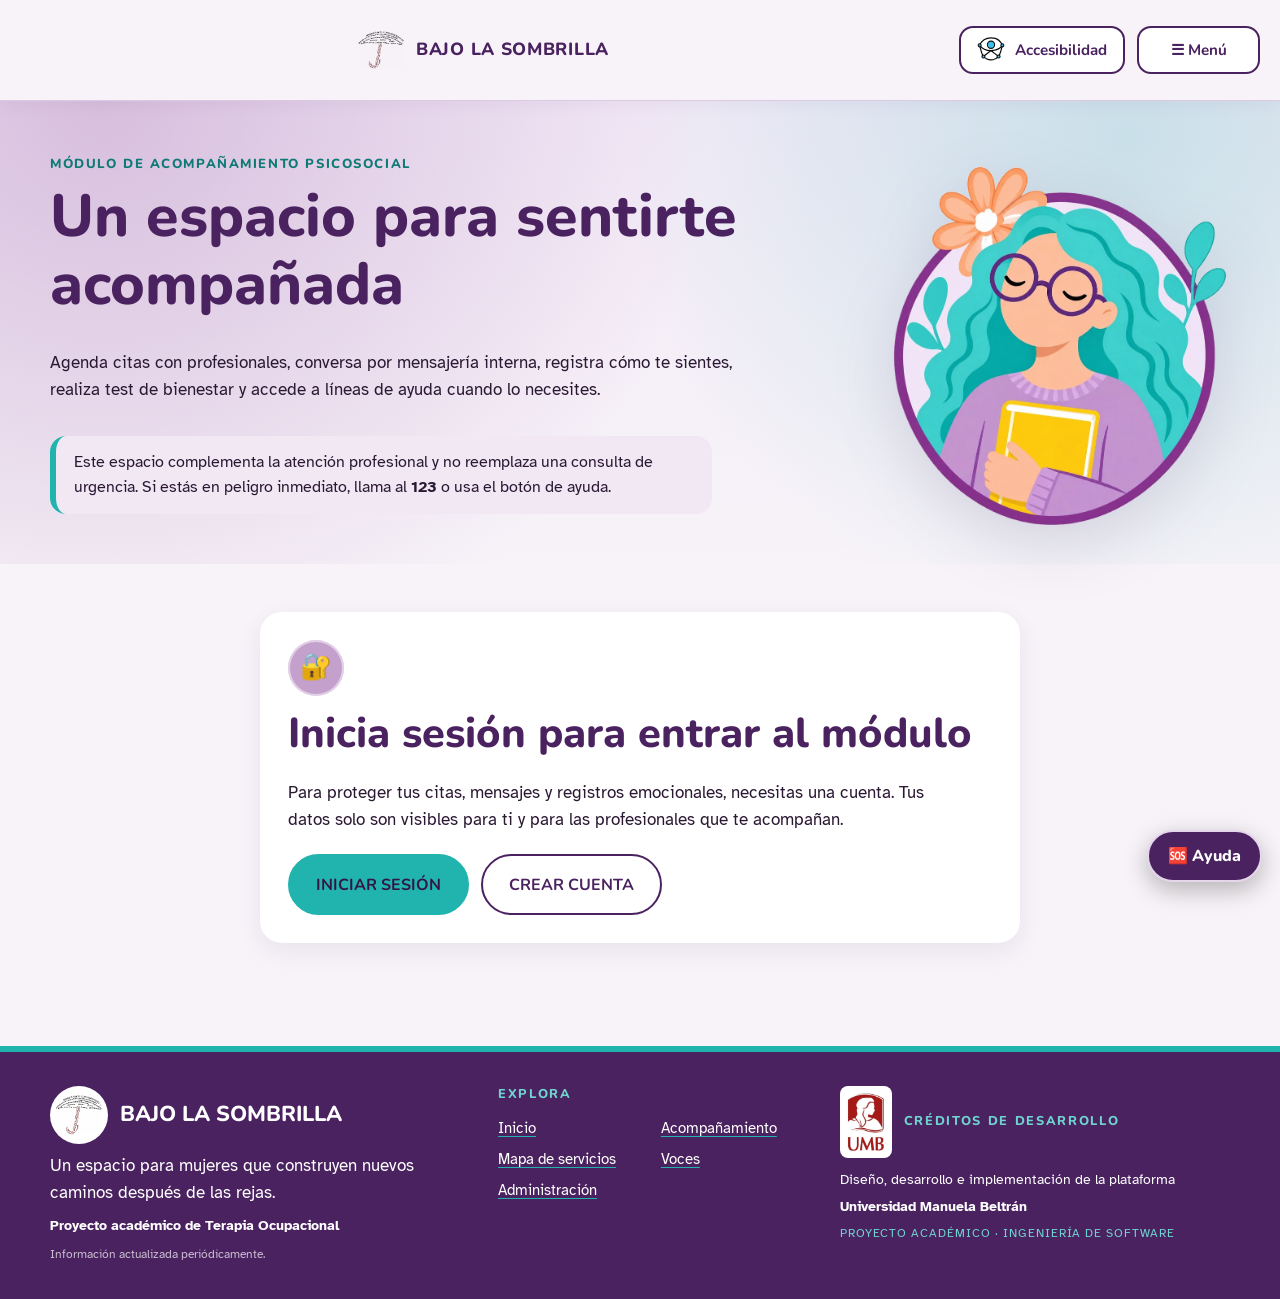
==== commit 867dde87: "Muestra los numeros en el modal de ayuda y aplica la paleta morada" ====
--- a/acompanamiento.html
+++ b/acompanamiento.html
@@ -14,7 +14,7 @@
       rel="stylesheet"
       href="https://fonts.googleapis.com/css2?family=Atkinson+Hyperlegible:wght@400;700&family=Nunito:wght@700;800&display=swap"
     />
-    <link rel="stylesheet" href="style.css" />
+    <link rel="stylesheet" href="style.css?v=20261113-9" />
   </head>
 
   <body class="page-module">
@@ -183,26 +183,6 @@
             </div>
           </div>
 
-          <div class="selia-card">
-            <div>
-              <p class="eyebrow">ATENCIÓN PSICOLÓGICA EN LÍNEA</p>
-              <h3>También puedes consultar por medio de Selia</h3>
-              <p>
-                Si prefieres una consulta psicológica en línea, Selia te conecta
-                con profesionales verificados.
-              </p>
-            </div>
-            <a
-              class="btn selia-link"
-              href="https://www.selia.co/"
-              target="_blank"
-              rel="noopener noreferrer"
-            >
-              Visitar selia.co
-              <span aria-hidden="true">↗</span>
-            </a>
-          </div>
-
           <div class="grid" id="profesionales" aria-live="polite"></div>
 
           <!-- Formulario de agendamiento -->
@@ -279,6 +259,26 @@
             <h2>Mis citas</h2>
           </div>
           <div class="lista" id="misCitas" aria-live="polite"></div>
+
+          <div class="selia-card">
+            <div>
+              <p class="eyebrow">ATENCIÓN PSICOLÓGICA EN LÍNEA</p>
+              <h3>También puedes consultar por medio de Selia</h3>
+              <p>
+                Si prefieres una consulta psicológica en línea, Selia te conecta
+                con profesionales verificados.
+              </p>
+            </div>
+            <a
+              class="btn selia-link"
+              href="https://www.selia.co/"
+              target="_blank"
+              rel="noopener noreferrer"
+            >
+              Visitar selia.co
+              <span aria-hidden="true">↗</span>
+            </a>
+          </div>
         </div>
 
         <!-- ==================== CHAT ==================== -->
@@ -315,6 +315,8 @@
                   REINICIAR CHAT DE PRUEBA
                 </button>
               </div>
+
+              <p class="chat-status" id="chatEstado" role="status" hidden></p>
 
               <div class="chat-messages" id="mensajes" aria-live="polite">
                 <p class="vacio">Selecciona una profesional para comenzar.</p>
@@ -606,7 +608,7 @@
     </div>
 
     <script src="auth.js"></script>
-    <script src="acompanamiento.js"></script>
+    <script src="acompanamiento.js?v=20261113-9"></script>
     <script src="accesibilidad.js"></script>
   </body>
 </html>
--- a/style.css
+++ b/style.css
@@ -673,8 +673,16 @@
 .hero {
   position: relative;
   overflow: hidden;
-  padding: 48px 0 80px;
-  background: radial-gradient(circle at 85% 10%, var(--sage), transparent 55%);
+  padding: 64px 0 96px;
+  background:
+    linear-gradient(
+      90deg,
+      rgba(247, 243, 248, 0.97) 0%,
+      rgba(247, 243, 248, 0.93) 40%,
+      rgba(247, 243, 248, 0.62) 70%,
+      rgba(247, 243, 248, 0.16) 100%
+    ),
+    url("hero-mujeres.jpeg") center 32% / cover no-repeat;
 }
 
 .hero::after {
@@ -696,13 +704,15 @@
 }
 
 .hero .wrap {
-  display: grid;
-  gap: 32px;
-  align-items: center;
+  display: block;
+}
+
+.hero-copy {
+  max-width: 820px;
 }
 
 .hero h1 {
-  font-size: clamp(2.6rem, 7vw, 4.6rem);
+  font-size: clamp(2.6rem, 5.5vw, 4rem);
   letter-spacing: 0.01em;
 }
 
@@ -714,17 +724,108 @@
   max-width: 26ch;
 }
 
-.hero-art {
+.que-es-intro {
+  display: grid;
+  grid-template-columns: minmax(0, 1fr) minmax(280px, 420px);
+  grid-template-areas:
+    "title logo"
+    "text logo";
+  grid-template-rows: auto 1fr;
+  gap: 0 40px;
+  align-items: center;
+  margin-bottom: 36px;
+}
+
+.que-es-title {
+  grid-area: title;
+  margin-bottom: 18px;
+}
+
+.que-es-text {
+  grid-area: text;
+}
+
+.que-es-text p:last-child {
+  margin-bottom: 0;
+}
+
+.que-es-logo {
+  grid-area: logo;
   width: 100%;
-  max-width: 520px;
+  max-width: 420px;
   height: auto;
-  justify-self: center;
-  filter: drop-shadow(0 18px 30px #4a226024);
-  animation: in 1.1s ease-out both;
+  justify-self: end;
+  align-self: center;
+  filter: drop-shadow(0 14px 24px #4a22601f);
+}
+
+@media (max-width: 1100px) {
+  .que-es-intro {
+    grid-template-columns: minmax(0, 1fr) 320px;
+    gap: 0 28px;
+  }
+
+  .que-es-logo {
+    max-width: 320px;
+  }
+}
+
+@media (max-width: 760px) {
+  .que-es-intro {
+    grid-template-columns: 1fr;
+    grid-template-areas:
+      "title"
+      "logo"
+      "text";
+    gap: 0;
+    margin-bottom: 30px;
+  }
+
+  .que-es-title {
+    margin-bottom: 0;
+  }
+
+  .que-es-logo {
+    width: min(76vw, 320px);
+    max-width: 320px;
+    justify-self: center;
+    margin: 6px auto 22px;
+  }
+}
+
+@media (max-width: 700px) {
+  .hero {
+    padding: 48px 0 72px;
+    background:
+      linear-gradient(
+        180deg,
+        rgba(247, 243, 248, 0.97) 0%,
+        rgba(247, 243, 248, 0.9) 45%,
+        rgba(247, 243, 248, 0.55) 100%
+      ),
+      url("hero-mujeres.jpeg") 52% 18% / cover no-repeat;
+  }
+
+  .hero-copy {
+    max-width: 100%;
+  }
+
+  .hero .row {
+    flex-direction: column;
+    align-items: stretch;
+  }
+
+  .hero .row .btn {
+    width: 100%;
+  }
 }
 
 /* Adaptación de imágenes en Modo Alto Contraste */
-html[data-contrast="1"] .hero-art,
+html[data-contrast="1"] .hero {
+  background: #000;
+}
+
+html[data-contrast="1"] .que-es-logo,
 html[data-contrast="1"] .logo-img {
   background: #fff;
   border-radius: 12px;
@@ -1245,10 +1346,6 @@
    ========================================================================== */
 
 @media (min-width: 900px) {
-  .hero .wrap {
-    grid-template-columns: 1.05fr 0.95fr;
-  }
-
   .occ {
     grid-template-columns: 1fr 1.1fr;
     align-items: center;
@@ -1308,16 +1405,12 @@
   }
 }
 
-hero-art {
-  max-width: 520px;
-  justify-self: center;
-}
 .logo-img {
   display: block;
   width: 46px;
   height: auto;
 }
-html[data-contrast="1"] .hero-art,
+html[data-contrast="1"] .que-es-logo,
 html[data-contrast="1"] .logo-img {
   background: #fff;
   border-radius: 12px;
@@ -1411,13 +1504,6 @@
 /* ==========================================================================
    PALETA MORADA + TURQUESA
    ========================================================================== */
-html:not([data-contrast="1"]) .hero {
-  background:
-    radial-gradient(circle at 82% 38%, #ffffffb8, transparent 44%),
-    radial-gradient(circle at 88% 6%, #c4a1ccb3, transparent 40%),
-    radial-gradient(circle at 10% 92%, #21b4af2e, transparent 44%),
-    linear-gradient(180deg, #f3eaf7, var(--bg));
-}
 html:not([data-contrast="1"]) .hero h1 {
   color: var(--morado-900);
 }
@@ -1613,7 +1699,7 @@
   justify-content: space-between;
   gap: 24px;
   flex-wrap: wrap;
-  margin: 0 0 30px;
+  margin: 44px 0 56px;
   padding: 24px 26px;
   border: 2px solid var(--turquesa-500);
   border-left: 6px solid var(--turquesa-500);
@@ -1649,6 +1735,7 @@
 @media (max-width: 600px) {
   .selia-card {
     align-items: flex-start;
+    margin: 32px 0 44px;
     padding: 20px;
   }
 
@@ -1923,6 +2010,37 @@
 
 .chat-head p {
   margin: 2px 0 0;
+}
+
+.chat-status {
+  flex: 0 0 auto;
+  max-width: none;
+  margin: 0;
+  padding: 10px 18px;
+  border-bottom: 2px solid var(--line);
+  background: var(--soft);
+  color: var(--petrol);
+  font-size: 0.95rem;
+  font-weight: 700;
+}
+
+.chat-status::before {
+  content: "●";
+  margin-right: 8px;
+}
+
+.chat-status.online {
+  background: var(--turquesa-50);
+  color: var(--turquesa-800);
+}
+
+.chat-status.offline {
+  background: var(--morado-100);
+  color: var(--morado-800);
+}
+
+.chat-status[hidden] {
+  display: none;
 }
 
 .chat-messages {
@@ -2195,14 +2313,17 @@
   flex-wrap: wrap;
   padding: 32px;
   border-radius: var(--r);
-  background: linear-gradient(135deg, #8f2712, #b3361a);
+  background: linear-gradient(135deg, var(--morado-800), var(--morado-600));
   color: #fff;
-  box-shadow: 0 10px 30px #b3361a33;
-}
-
-.emergency-card h2,
+  box-shadow: 0 10px 30px #4a226033;
+}
+
+.emergency-card h2 {
+  color: #fff;
+}
+
 .emergency-card .eyebrow {
-  color: #fff;
+  color: var(--turquesa-100);
 }
 
 .emergency-card p {
@@ -2210,10 +2331,15 @@
 }
 
 .emergency-btn {
-  background: #fff;
-  border-color: #fff;
-  color: #8f2712;
+  background: var(--turquesa-500);
+  border-color: var(--turquesa-500);
+  color: var(--morado-900);
   white-space: nowrap;
+}
+
+.emergency-btn:hover {
+  background: var(--turquesa-300);
+  border-color: var(--turquesa-300);
 }
 
 .emergency-fab {
@@ -2221,9 +2347,9 @@
   right: 18px;
   bottom: calc(18px + env(safe-area-inset-bottom, 0px));
   z-index: 90;
-  border: 2px solid #fff;
+  border: 2px solid var(--morado-200);
   border-radius: 999px;
-  background: #b3361a;
+  background: var(--morado-800);
   color: #fff;
   padding: 13px 19px;
   font: 800 1rem Nunito, sans-serif;
@@ -2232,6 +2358,7 @@
 }
 
 .emergency-fab:hover {
+  background: var(--morado-700);
   transform: translateY(-2px);
 }
 
@@ -2292,15 +2419,24 @@
   grid-template-rows: auto auto;
   gap: 2px 12px;
   padding: 12px 14px;
-  border: 2px solid #b3361a55;
+  border: 2px solid var(--morado-300);
   border-radius: 14px;
-  background: #fff6f2;
+  background: var(--morado-50);
   color: var(--ink);
   text-decoration: none;
+  transition:
+    background 0.2s ease,
+    border-color 0.2s ease;
+}
+
+.emergency-line:hover,
+.emergency-line:focus-visible {
+  background: var(--turquesa-50);
+  border-color: var(--turquesa-500);
 }
 
 .emergency-line strong {
-  color: #8f2712;
+  color: var(--morado-800);
 }
 
 .emergency-line span {
@@ -2313,7 +2449,7 @@
   grid-column: 2;
   align-self: center;
   font: 800 1.25rem Nunito, sans-serif;
-  color: #b3361a;
+  color: var(--turquesa-700);
 }
 
 .line-card .linea-desc {
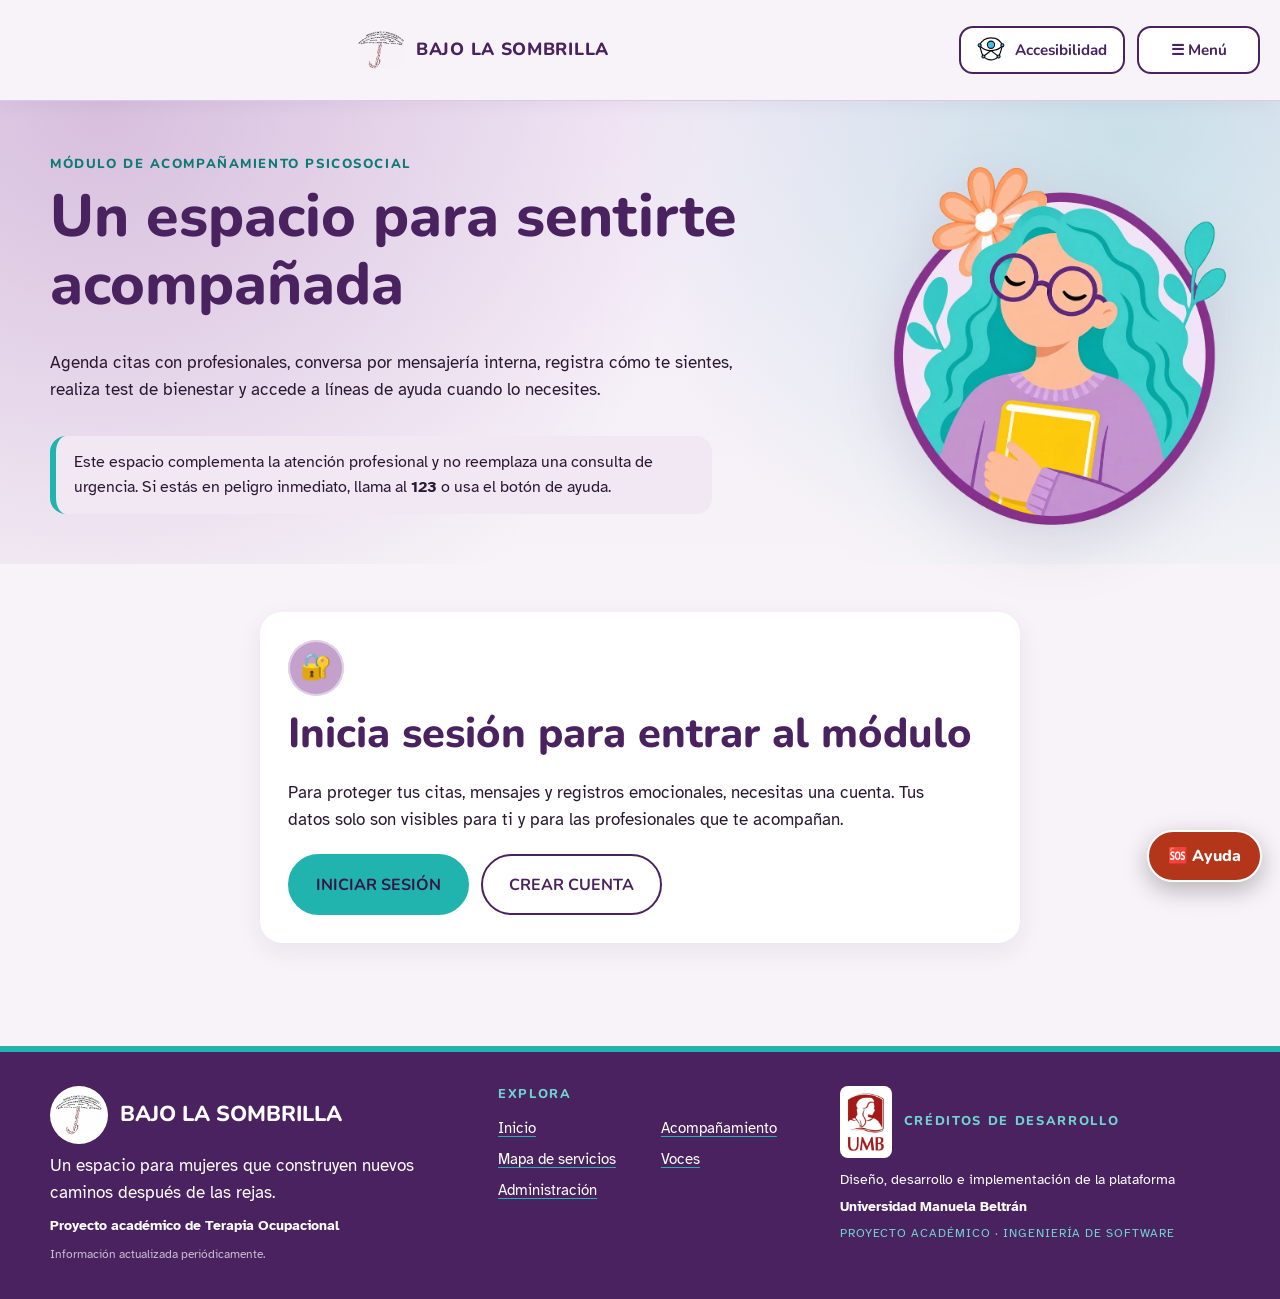
==== commit 185699a2: "Mantiene en rojo la ayuda inmediata y el boton flotante" ====
--- a/acompanamiento.html
+++ b/acompanamiento.html
@@ -14,7 +14,7 @@
       rel="stylesheet"
       href="https://fonts.googleapis.com/css2?family=Atkinson+Hyperlegible:wght@400;700&family=Nunito:wght@700;800&display=swap"
     />
-    <link rel="stylesheet" href="style.css?v=20261113-9" />
+    <link rel="stylesheet" href="style.css?v=20261113-11" />
   </head>
 
   <body class="page-module">
--- a/style.css
+++ b/style.css
@@ -2313,17 +2313,14 @@
   flex-wrap: wrap;
   padding: 32px;
   border-radius: var(--r);
-  background: linear-gradient(135deg, var(--morado-800), var(--morado-600));
+  background: linear-gradient(135deg, #8f2712, #b3361a);
   color: #fff;
-  box-shadow: 0 10px 30px #4a226033;
-}
-
-.emergency-card h2 {
+  box-shadow: 0 10px 30px #b3361a33;
+}
+
+.emergency-card h2,
+.emergency-card .eyebrow {
   color: #fff;
-}
-
-.emergency-card .eyebrow {
-  color: var(--turquesa-100);
 }
 
 .emergency-card p {
@@ -2331,15 +2328,19 @@
 }
 
 .emergency-btn {
-  background: var(--turquesa-500);
-  border-color: var(--turquesa-500);
-  color: var(--morado-900);
+  background: #b3361a;
+  border-color: #fff;
+  color: #fff;
   white-space: nowrap;
 }
 
+.emergency-card .btn.emergency-btn {
+  color: #fff;
+}
+
 .emergency-btn:hover {
-  background: var(--turquesa-300);
-  border-color: var(--turquesa-300);
+  background: #8f2712;
+  border-color: #fff;
 }
 
 .emergency-fab {
@@ -2347,9 +2348,9 @@
   right: 18px;
   bottom: calc(18px + env(safe-area-inset-bottom, 0px));
   z-index: 90;
-  border: 2px solid var(--morado-200);
+  border: 2px solid #fff;
   border-radius: 999px;
-  background: var(--morado-800);
+  background: #b3361a;
   color: #fff;
   padding: 13px 19px;
   font: 800 1rem Nunito, sans-serif;
@@ -2358,7 +2359,7 @@
 }
 
 .emergency-fab:hover {
-  background: var(--morado-700);
+  background: #8f2712;
   transform: translateY(-2px);
 }
 
